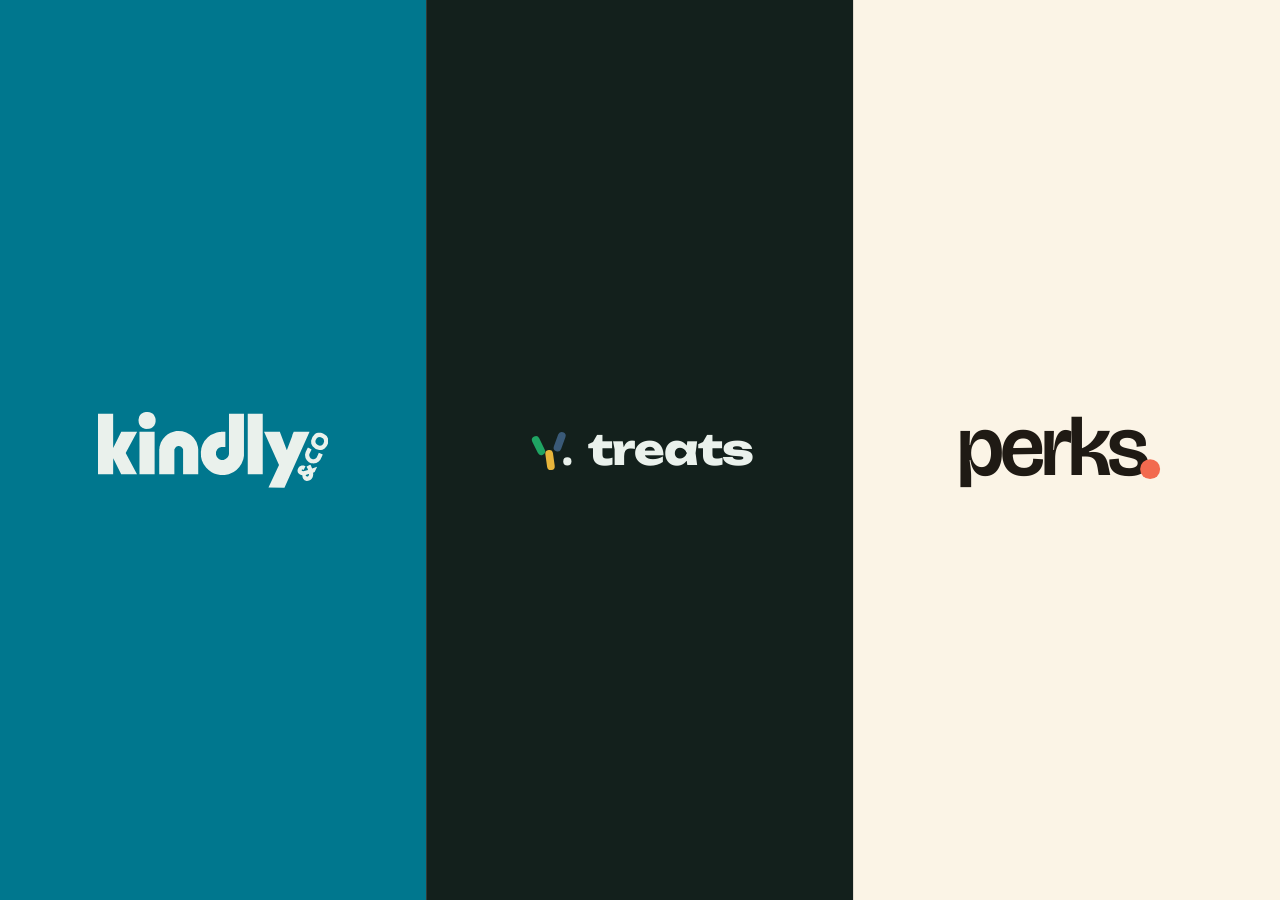
==== index.html @ a33222dd "Initial commit: brand guidelines for Kindly, Treats & Perks + hub index Three self-contained brand g" ====
<!DOCTYPE html>
<html lang="en">
<head>
  <meta charset="UTF-8">
  <meta name="viewport" content="width=device-width, initial-scale=1.0">
  <title>Treats Group</title>
  <link rel="preconnect" href="https://fonts.googleapis.com">
  <link rel="preconnect" href="https://fonts.gstatic.com" crossorigin>
  <link href="https://fonts.googleapis.com/css2?family=Bricolage+Grotesque:wght@600&family=Unbounded:wght@800&display=swap" rel="stylesheet">
  <style>
    *, *::before, *::after { box-sizing: border-box; margin: 0; padding: 0; }

    html, body {
      height: 100%;
      overflow: hidden;
    }

    .hub {
      display: flex;
      height: 100dvh;
    }

    .panel {
      flex: 1;
      display: flex;
      align-items: center;
      justify-content: center;
      text-decoration: none;
      cursor: pointer;
      position: relative;
      overflow: hidden;
      transition: flex 0.4s cubic-bezier(0.4, 0, 0.2, 1);
    }

    .panel::after {
      content: '';
      position: absolute;
      inset: 0;
      opacity: 0;
      transition: opacity 0.3s ease;
    }

    .panel--kindly  { background: #00778E; }
    .panel--treats  { background: #13201C; }
    .panel--perks   { background: #fbf4e6; }

    .panel--kindly::after  { background: rgba(255,255,255,0.08); }
    .panel--treats::after  { background: rgba(255,255,255,0.06); }
    .panel--perks::after   { background: rgba(0,0,0,0.06); }

    .panel:hover { flex: 1.35; }
    .panel:hover::after { opacity: 1; }

    .panel__logo {
      position: relative;
      z-index: 1;
      width: clamp(140px, 18vw, 260px);
      transition: transform 0.35s cubic-bezier(0.4, 0, 0.2, 1);
    }

    .panel:hover .panel__logo {
      transform: scale(1.05);
    }

    /* Inline SVG sizing */
    .panel__logo svg {
      width: 100%;
      height: auto;
      display: block;
    }

    /* Dividers */
    .panel + .panel {
      border-left: 1px solid rgba(255,255,255,0.12);
    }
    .panel--perks {
      border-left: 1px solid rgba(0,0,0,0.1) !important;
    }

    /* Mobile: stack vertically */
    @media (max-width: 767px) {
      html, body { overflow: auto; }

      .hub {
        flex-direction: column;
        height: auto;
        min-height: 100dvh;
      }

      .panel {
        flex: none;
        height: 33.33dvh;
        min-height: 200px;
        transition: none;
      }

      .panel:hover { flex: none; }

      .panel + .panel {
        border-left: none;
        border-top: 1px solid rgba(255,255,255,0.12);
      }
      .panel--perks {
        border-left: none !important;
        border-top: 1px solid rgba(0,0,0,0.1) !important;
      }

      .panel__logo {
        width: clamp(120px, 40vw, 220px);
      }
    }
  </style>
</head>
<body>
  <div class="hub">

    <!-- KINDLY -->
    <a class="panel panel--kindly" href="kindly-brand-guidelines/" aria-label="Kindly brand guidelines">
      <div class="panel__logo">
        <svg xmlns="http://www.w3.org/2000/svg" viewBox="0 0 4350 1428" role="img" aria-label="Kindly">
          <path d="M 902.6 0.0 Q 1013.9 -5.6 1056.4 57.5 L 1081.3 107.2 L 1087.5 138.3 L 1087.5 178.7 L 1081.3 212.8 L 1062.6 253.2 L 1030.0 289.0 Q 1005.1 309.1 967.9 316.9 L 902.6 320.0 Q 898.7 313.0 884.0 316.9 L 837.4 298.3 L 801.6 268.8 Q 780.6 244.8 770.6 209.7 L 764.4 150.7 L 776.8 91.7 Q 791.2 56.4 818.7 34.2 L 862.2 9.3 L 902.6 0.0 Z M 0.0 34.2 L 285.9 34.2 L 285.9 675.8 L 289.0 675.8 L 439.7 372.9 L 734.8 372.9 L 736.4 377.5 L 525.1 769.0 L 525.1 778.3 L 736.4 1174.5 L 436.6 1174.5 L 435.0 1169.8 L 287.4 873.1 L 285.9 1174.5 L 1.6 1174.5 L 0.0 1172.9 L 0.0 34.2 Z M 2473.3 34.2 L 2756.0 34.2 L 2756.0 828.1 L 2743.6 893.3 L 2709.4 977.2 Q 2672.0 1045.4 2614.7 1093.7 Q 2554.6 1147.1 2468.6 1174.5 L 2390.9 1190.0 L 2307.1 1190.0 L 2241.8 1177.6 Q 2188.7 1162.4 2145.5 1137.2 Q 2087.9 1103.1 2044.5 1054.9 Q 1989.7 994.7 1960.6 908.8 L 1945.1 843.6 L 1942.0 744.2 L 1945.1 741.1 L 1951.3 685.1 L 1973.0 619.9 Q 2009.8 535.5 2074.0 478.5 Q 2141.5 415.5 2241.8 385.3 L 2291.5 376.0 L 2319.5 376.0 L 2322.6 372.9 L 2404.9 372.9 L 2404.9 657.2 L 2403.4 658.7 L 2328.8 658.7 Q 2278.2 668.7 2252.7 703.8 L 2230.9 744.2 L 2227.8 759.7 L 2227.8 806.3 Q 2239.5 856.8 2276.0 882.4 Q 2296.0 898.1 2325.7 904.2 L 2372.3 904.2 Q 2422.8 892.5 2448.4 856.0 L 2467.1 821.8 L 2473.3 793.9 L 2473.3 34.2 Z M 2827.5 34.2 L 3108.7 34.2 L 3110.3 35.7 L 3110.3 1174.5 L 2829.1 1174.5 L 2827.5 1172.9 L 2827.5 34.2 Z M 1514.7 357.3 L 1592.4 363.5 L 1667.0 385.3 Q 1750.5 421.4 1805.3 486.3 Q 1868.4 555.2 1889.1 666.5 Q 1883.7 685.9 1892.3 691.3 L 1892.3 1174.5 L 1606.4 1174.5 L 1606.4 706.9 Q 1596.8 676.1 1573.8 658.7 Q 1553.6 641.6 1514.7 643.2 Q 1479.5 649.9 1460.4 672.7 L 1441.7 710.0 L 1441.7 1177.6 L 1155.9 1177.6 L 1155.9 700.7 L 1159.0 697.6 L 1162.1 654.1 L 1186.9 576.4 Q 1219.1 506.0 1272.4 456.8 Q 1314.5 418.1 1368.7 391.5 L 1443.3 366.6 L 1477.4 360.4 L 1511.6 360.4 L 1514.7 357.3 Z M 783.0 372.9 L 1068.9 372.9 L 1068.9 1174.5 L 783.0 1174.5 L 783.0 372.9 Z M 3135.1 372.9 L 3434.9 372.9 L 3436.5 380.6 L 3565.4 724.0 L 3663.3 461.4 L 3672.6 427.2 L 3695.9 372.9 L 3991.1 372.9 L 3992.7 377.5 L 3520.4 1429.3 L 3219.0 1427.7 L 3417.9 1002.1 L 3135.1 372.9 Z M 4152.7 391.5 L 4208.6 391.5 L 4249.0 403.9 Q 4291.5 422.0 4318.9 455.2 L 4346.9 508.0 L 4350.0 567.1 Q 4335.2 648.6 4280.1 689.8 L 4239.7 711.5 L 4211.7 717.8 L 4177.6 717.8 Q 4093.6 703.8 4051.7 647.8 L 4026.9 598.1 L 4023.8 542.2 Q 4037.7 464.5 4087.4 422.6 Q 4112.5 399.4 4152.7 391.5 Z M 4171.3 472.3 L 4208.6 475.4 L 4250.6 501.8 Q 4269.5 520.2 4269.2 557.7 Q 4262.2 600.5 4233.5 621.4 Q 4214.8 640.1 4171.3 633.9 Q 4139.1 624.1 4120.1 601.2 Q 4105.8 584.4 4104.5 554.6 L 4110.8 526.7 L 4134.1 490.9 L 4171.3 472.3 Z M 3960.1 674.3 L 3975.6 677.4 L 4033.1 706.9 L 3995.8 781.4 Q 3986.1 798.1 3989.6 828.1 Q 3996.9 859.6 4019.1 876.2 L 4053.3 891.8 L 4078.1 891.8 Q 4115.0 883.5 4132.5 856.0 L 4169.8 770.6 L 4244.4 803.2 L 4200.9 896.4 L 4168.2 935.3 Q 4130.4 970.5 4059.5 972.5 L 4056.4 969.4 L 4022.2 966.3 L 3981.8 947.7 L 3943.0 911.9 Q 3910.3 874.7 3908.8 806.3 L 3921.2 753.5 L 3960.1 674.3 Z M 4003.6 997.4 L 4014.4 1002.1 L 4043.9 1065.8 L 4137.2 1031.6 L 4135.6 1036.2 L 4090.6 1134.1 L 4061.0 1145.0 L 4064.1 1182.3 L 4054.8 1225.8 Q 4041.9 1259.4 4016.0 1280.1 Q 3990.2 1304.0 3938.3 1301.9 Q 3894.5 1292.9 3874.6 1259.9 L 3862.2 1232.0 L 3859.1 1197.8 L 3854.4 1193.1 Q 3806.4 1188.3 3784.5 1157.4 Q 3762.8 1137.2 3769.0 1089.1 Q 3778.6 1050.6 3804.7 1028.5 L 3845.1 1009.8 L 3885.5 1009.8 L 3918.1 1023.8 L 3882.4 1093.7 Q 3874.1 1084.9 3854.4 1087.5 Q 3844.3 1089.8 3846.6 1104.6 Q 3857.8 1122.9 3894.8 1115.5 L 3964.7 1093.7 L 3961.6 1076.6 L 3939.9 1036.2 L 3939.9 1028.5 L 4003.6 997.4 Z M 3975.6 1171.4 Q 3989.8 1167.2 3983.4 1185.4 Q 3979.9 1208.3 3963.2 1218.0 Q 3931.9 1222.9 3924.3 1204.0 L 3921.2 1190.0 L 3975.6 1171.4 Z" fill="#EAF1EC" fill-rule="evenodd"/>
        </svg>
      </div>
    </a>

    <!-- TREATS -->
    <a class="panel panel--treats" href="treats-brand-guidelines/" aria-label="Treats brand guidelines">
      <div class="panel__logo">
        <svg xmlns="http://www.w3.org/2000/svg" viewBox="0 0 479 116" role="img" aria-label="treats">
          <g transform="translate(8 8.0)">
            <g transform="rotate(-26 20 41)"><rect x="12" y="20" width="16" height="42" rx="8" fill="#1FA463"/></g>
            <g transform="rotate(20 64 33)"><rect x="56" y="12" width="16" height="42" rx="8" fill="#3A5A78"/></g>
            <g transform="rotate(-8 44 71)"><rect x="36" y="50" width="16" height="42" rx="8" fill="#E8B53B"/></g>
            <circle cx="80" cy="74" r="8.5" fill="#EAF1EC"/>
          </g>
          <text x="130" y="88.6" font-family="Unbounded, sans-serif" font-weight="800" font-size="86" letter-spacing="-2.58" fill="#EAF1EC">treats</text>
        </svg>
      </div>
    </a>

    <!-- PERKS -->
    <a class="panel panel--perks" href="perks-brand-guidelines/" aria-label="Perks brand guidelines">
      <div class="panel__logo">
        <svg xmlns="http://www.w3.org/2000/svg" viewBox="0 0 300 130" role="img" aria-label="perks">
          <text x="6" y="98" font-family="'Bricolage Grotesque', system-ui, sans-serif" font-weight="600" font-size="110" letter-spacing="-5" fill="#1f1a14" style="font-feature-settings:'ss01';">perks</text>
          <circle cx="258" cy="90" r="13" fill="#f26a4f"/>
        </svg>
      </div>
    </a>

  </div>
</body>
</html>
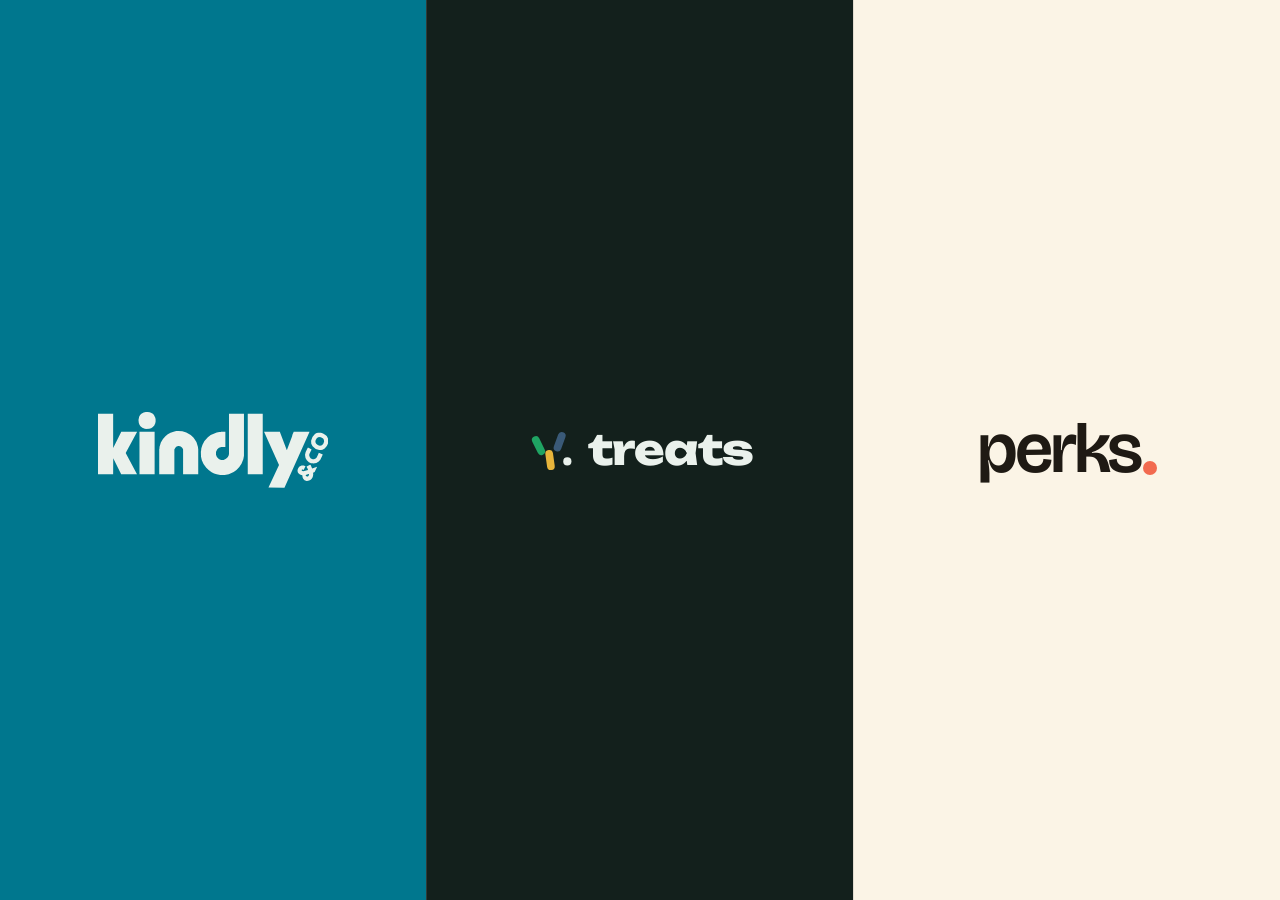
==== commit 8ced286f: "Fix Perks logo: use HTML/CSS text instead of SVG SVG text with hardcoded circle coordinates breaks w" ====
--- a/index.html
+++ b/index.html
@@ -6,7 +6,7 @@
   <title>Treats Group</title>
   <link rel="preconnect" href="https://fonts.googleapis.com">
   <link rel="preconnect" href="https://fonts.gstatic.com" crossorigin>
-  <link href="https://fonts.googleapis.com/css2?family=Bricolage+Grotesque:wght@600&family=Unbounded:wght@800&display=swap" rel="stylesheet">
+  <link href="https://fonts.googleapis.com/css2?family=Bricolage+Grotesque:wght@600&family=Unbounded:wght@800&display=block" rel="stylesheet">
   <style>
     *, *::before, *::after { box-sizing: border-box; margin: 0; padding: 0; }
 
@@ -67,6 +67,32 @@
       width: 100%;
       height: auto;
       display: block;
+    }
+
+    /* Perks logo — HTML/CSS text with em-based dot */
+    .panel--perks .panel__logo {
+      width: auto;
+    }
+    .perks-logo {
+      font-family: 'Bricolage Grotesque', system-ui, sans-serif;
+      font-weight: 600;
+      letter-spacing: -0.045em;
+      line-height: 0.82;
+      font-feature-settings: "ss01";
+      color: #1f1a14;
+      display: inline-flex;
+      align-items: flex-end;
+      white-space: nowrap;
+      font-size: clamp(52px, 5.5vw, 82px);
+    }
+    .perks-logo .dot {
+      width: 0.2em;
+      height: 0.2em;
+      border-radius: 50%;
+      background: #f26a4f;
+      margin-left: 0.035em;
+      margin-bottom: 0.06em;
+      flex: none;
     }
 
     /* Dividers */
@@ -141,10 +167,7 @@
     <!-- PERKS -->
     <a class="panel panel--perks" href="perks-brand-guidelines/" aria-label="Perks brand guidelines">
       <div class="panel__logo">
-        <svg xmlns="http://www.w3.org/2000/svg" viewBox="0 0 300 130" role="img" aria-label="perks">
-          <text x="6" y="98" font-family="'Bricolage Grotesque', system-ui, sans-serif" font-weight="600" font-size="110" letter-spacing="-5" fill="#1f1a14" style="font-feature-settings:'ss01';">perks</text>
-          <circle cx="258" cy="90" r="13" fill="#f26a4f"/>
-        </svg>
+        <span class="perks-logo">perks<i class="dot"></i></span>
       </div>
     </a>
 
